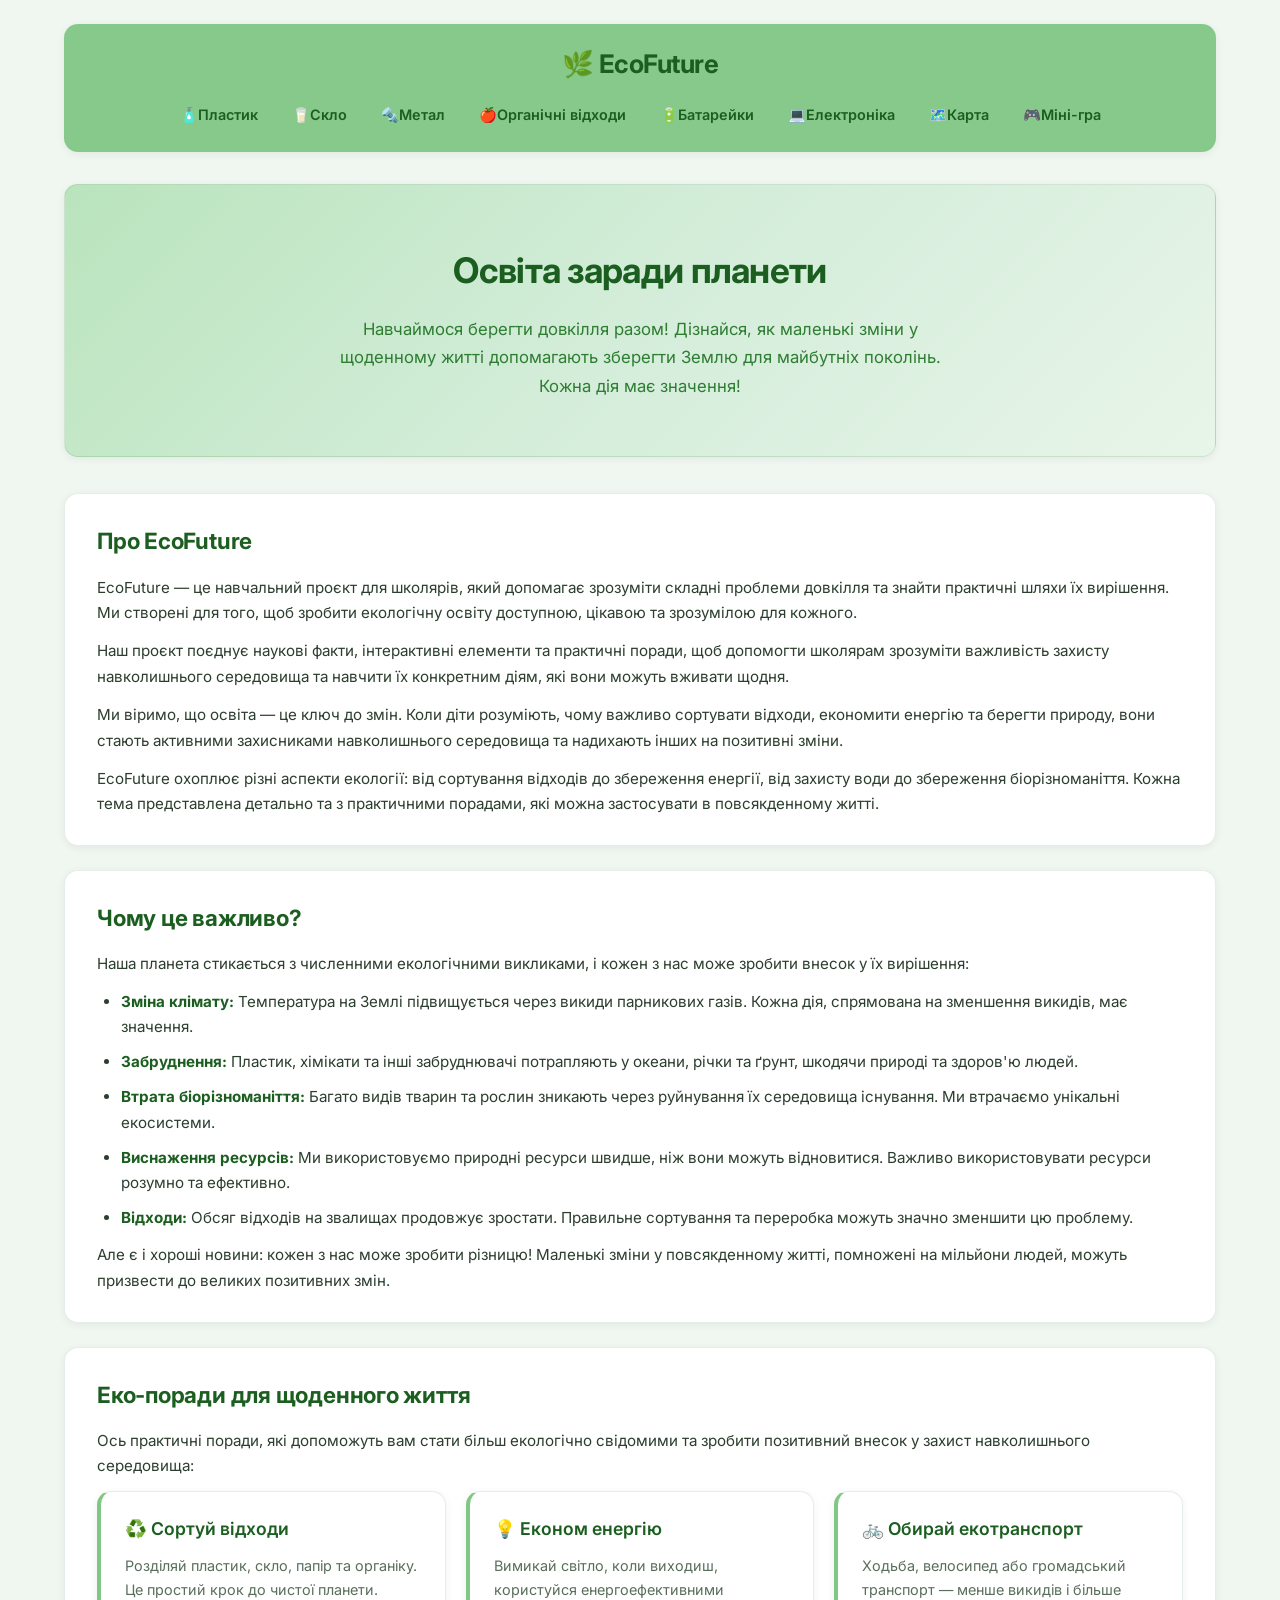
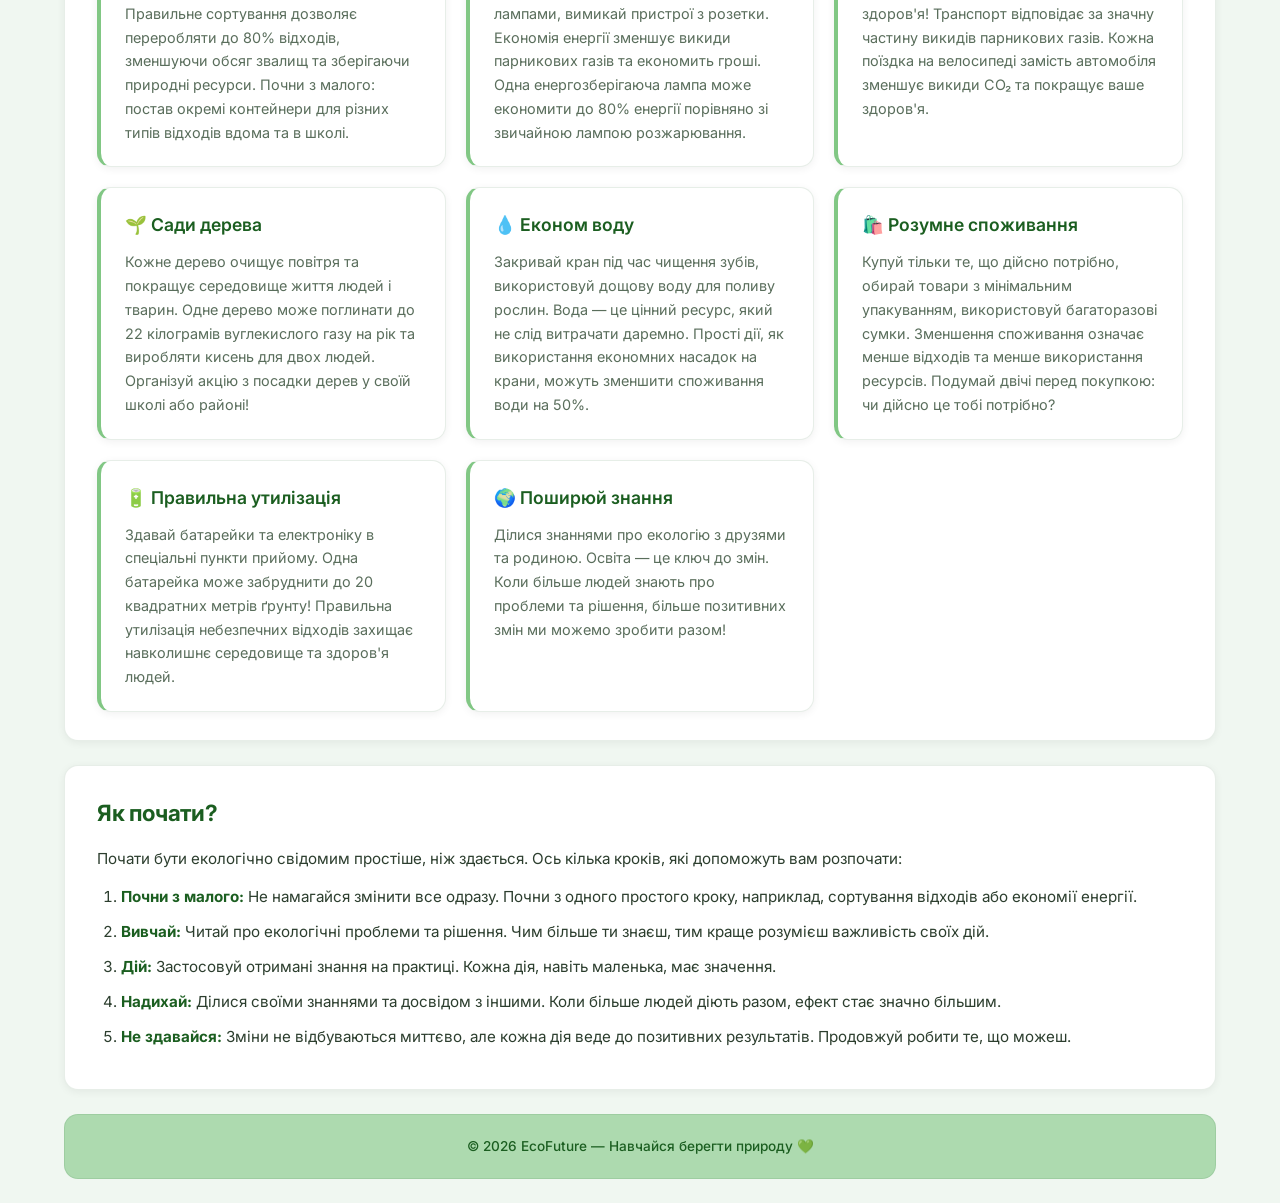
==== index.html @ f50c17b4 "Add files via upload" ====
<!DOCTYPE html>
<html lang="uk">
<head>
  <meta charset="UTF-8">
  <meta name="viewport" content="width=device-width, initial-scale=1.0, viewport-fit=cover">
  <title>EcoFuture — Бережи природу</title>
  <link rel="stylesheet" href="css/index.css">
</head>
<body>

  <header>
    <h1>🌿 EcoFuture</h1>
    <button class="menu-toggle" onclick="toggleMenu()" aria-label="Toggle menu">☰</button>
    <nav id="mainNav">
      <a href="html/plastic.html">🧴Пластик</a>
      <a href="html/glass.html">🥛Скло</a>
      <a href="html/metal.html">🔩Метал</a>
      <a href="html/organic.html">🍎Органічні відходи</a>
      <a href="html/battery.html">🔋Батарейки</a>
      <a href="html/electronic.html">💻Електроніка</a>
      <a href="html/map.html">🗺️Карта</a>
      <a href="html/game.html">🎮Міні-гра</a>
    </nav>
  </header>

  <section class="hero">
    <h2>Освіта заради планети</h2>
    <p>Навчаймося берегти довкілля разом! Дізнайся, як маленькі зміни у щоденному житті допомагають зберегти Землю для майбутніх поколінь. Кожна дія має значення!</p>
  </section>

  <main>
    <section id="about">
      <h2>Про EcoFuture</h2>
      <p>EcoFuture — це навчальний проєкт для школярів, який допомагає зрозуміти складні проблеми довкілля та знайти практичні шляхи їх вирішення. Ми створені для того, щоб зробити екологічну освіту доступною, цікавою та зрозумілою для кожного.</p>
      <p>Наш проєкт поєднує наукові факти, інтерактивні елементи та практичні поради, щоб допомогти школярам зрозуміти важливість захисту навколишнього середовища та навчити їх конкретним діям, які вони можуть вживати щодня.</p>
      <p>Ми віримо, що освіта — це ключ до змін. Коли діти розуміють, чому важливо сортувати відходи, економити енергію та берегти природу, вони стають активними захисниками навколишнього середовища та надихають інших на позитивні зміни.</p>
      <p>EcoFuture охоплює різні аспекти екології: від сортування відходів до збереження енергії, від захисту води до збереження біорізноманіття. Кожна тема представлена детально та з практичними порадами, які можна застосувати в повсякденному житті.</p>
    </section>

    <section>
      <h2>Чому це важливо?</h2>
      <p>Наша планета стикається з численними екологічними викликами, і кожен з нас може зробити внесок у їх вирішення:</p>
      <ul>
        <li><strong>Зміна клімату:</strong> Температура на Землі підвищується через викиди парникових газів. Кожна дія, спрямована на зменшення викидів, має значення.</li>
        <li><strong>Забруднення:</strong> Пластик, хімікати та інші забруднювачі потрапляють у океани, річки та ґрунт, шкодячи природі та здоров'ю людей.</li>
        <li><strong>Втрата біорізноманіття:</strong> Багато видів тварин та рослин зникають через руйнування їх середовища існування. Ми втрачаємо унікальні екосистеми.</li>
        <li><strong>Виснаження ресурсів:</strong> Ми використовуємо природні ресурси швидше, ніж вони можуть відновитися. Важливо використовувати ресурси розумно та ефективно.</li>
        <li><strong>Відходи:</strong> Обсяг відходів на звалищах продовжує зростати. Правильне сортування та переробка можуть значно зменшити цю проблему.</li>
      </ul>
      <p>Але є і хороші новини: кожен з нас може зробити різницю! Маленькі зміни у повсякденному житті, помножені на мільйони людей, можуть призвести до великих позитивних змін.</p>
    </section>

    <section id="tips">
      <h2>Еко-поради для щоденного життя</h2>
      <p>Ось практичні поради, які допоможуть вам стати більш екологічно свідомими та зробити позитивний внесок у захист навколишнього середовища:</p>
      <div class="cards">
        <div class="card">
          <h3>♻️ Сортуй відходи</h3>
          <p>Розділяй пластик, скло, папір та органіку. Це простий крок до чистої планети. Правильне сортування дозволяє переробляти до 80% відходів, зменшуючи обсяг звалищ та зберігаючи природні ресурси. Почни з малого: постав окремі контейнери для різних типів відходів вдома та в школі.</p>
        </div>
        <div class="card">
          <h3>💡 Економ енергію</h3>
          <p>Вимикай світло, коли виходиш, користуйся енергоефективними лампами, вимикай пристрої з розетки. Економія енергії зменшує викиди парникових газів та економить гроші. Одна енергозберігаюча лампа може економити до 80% енергії порівняно зі звичайною лампою розжарювання.</p>
        </div>
        <div class="card">
          <h3>🚲 Обирай екотранспорт</h3>
          <p>Ходьба, велосипед або громадський транспорт — менше викидів і більше здоров'я! Транспорт відповідає за значну частину викидів парникових газів. Кожна поїздка на велосипеді замість автомобіля зменшує викиди CO₂ та покращує ваше здоров'я.</p>
        </div>
        <div class="card">
          <h3>🌱 Сади дерева</h3>
          <p>Кожне дерево очищує повітря та покращує середовище життя людей і тварин. Одне дерево може поглинати до 22 кілограмів вуглекислого газу на рік та виробляти кисень для двох людей. Організуй акцію з посадки дерев у своїй школі або районі!</p>
        </div>
        <div class="card">
          <h3>💧 Економ воду</h3>
          <p>Закривай кран під час чищення зубів, використовуй дощову воду для поливу рослин. Вода — це цінний ресурс, який не слід витрачати даремно. Прості дії, як використання економних насадок на крани, можуть зменшити споживання води на 50%.</p>
        </div>
        <div class="card">
          <h3>🛍️ Розумне споживання</h3>
          <p>Купуй тільки те, що дійсно потрібно, обирай товари з мінімальним упакуванням, використовуй багаторазові сумки. Зменшення споживання означає менше відходів та менше використання ресурсів. Подумай двічі перед покупкою: чи дійсно це тобі потрібно?</p>
        </div>
        <div class="card">
          <h3>🔋 Правильна утилізація</h3>
          <p>Здавай батарейки та електроніку в спеціальні пункти прийому. Одна батарейка може забруднити до 20 квадратних метрів ґрунту! Правильна утилізація небезпечних відходів захищає навколишнє середовище та здоров'я людей.</p>
        </div>
        <div class="card">
          <h3>🌍 Поширюй знання</h3>
          <p>Ділися знаннями про екологію з друзями та родиною. Освіта — це ключ до змін. Коли більше людей знають про проблеми та рішення, більше позитивних змін ми можемо зробити разом!</p>
        </div>
      </div>
    </section>

    <section>
      <h2>Як почати?</h2>
      <p>Почати бути екологічно свідомим простіше, ніж здається. Ось кілька кроків, які допоможуть вам розпочати:</p>
      <ol>
        <li><strong>Почни з малого:</strong> Не намагайся змінити все одразу. Почни з одного простого кроку, наприклад, сортування відходів або економії енергії.</li>
        <li><strong>Вивчай:</strong> Читай про екологічні проблеми та рішення. Чим більше ти знаєш, тим краще розумієш важливість своїх дій.</li>
        <li><strong>Дій:</strong> Застосовуй отримані знання на практиці. Кожна дія, навіть маленька, має значення.</li>
        <li><strong>Надихай:</strong> Ділися своїми знаннями та досвідом з іншими. Коли більше людей діють разом, ефект стає значно більшим.</li>
        <li><strong>Не здавайся:</strong> Зміни не відбуваються миттєво, але кожна дія веде до позитивних результатів. Продовжуй робити те, що можеш.</li>
      </ol>
    </section>
  </main>

  <footer>
    <p>© 2026 EcoFuture — Навчайся берегти природу 💚</p>
  </footer>

  <script>
    function toggleMenu() {
      const nav = document.getElementById('mainNav');
      nav.classList.toggle('active');
    }

    // Close menu when clicking outside on mobile
    document.addEventListener('click', function(event) {
      const nav = document.getElementById('mainNav');
      const toggle = document.querySelector('.menu-toggle');
      if (window.innerWidth <= 768 && nav.classList.contains('active')) {
        if (!nav.contains(event.target) && !toggle.contains(event.target)) {
          nav.classList.remove('active');
        }
      }
    });
  </script>

</body>
</html>
---- css/index.css ----
/* ===== FONT IMPORT ===== */
@import url('https://fonts.googleapis.com/css2?family=Inter:wght@400;500;600;700&display=swap');

/* ===== ROOT VARIABLES ===== */
:root {
  --accent: #1b5e20;
  --muted: #4e7d52;
  --bg: #f0f7f1;
  --card: #ffffff;
  --text: #2c3e2e;
  --text-secondary: #5a6e5c;
  --border: rgba(27, 94, 32, 0.1);
  --hover: #e8f5e9;
  --radius: 14px;
  --shadow: 0 2px 8px rgba(0, 0, 0, 0.06);
  --shadow-lg: 0 8px 24px rgba(0, 0, 0, 0.1);
  --ff: 'Inter', 'Segoe UI', Arial, sans-serif;
  --transition: 0.25s ease;
}

/* ===== GLOBAL ===== */
html {
  scroll-behavior: smooth;
}

* {
  box-sizing: border-box;
  margin: 0;
  padding: 0;
}

body {
  font-family: var(--ff);
  background-color: var(--bg);
  color: var(--text);
  line-height: 1.7;
  max-width: 1200px;
  margin: 0 auto;
  padding: 24px;
  -webkit-font-smoothing: antialiased;
  -moz-osx-font-smoothing: grayscale;
}

/* ===== HEADER ===== */
header {
  background-color: rgba(129, 199, 132, 0.95);
  backdrop-filter: blur(10px);
  -webkit-backdrop-filter: blur(10px);
  text-align: center;
  padding: 18px 24px;
  border-radius: var(--radius);
  box-shadow: var(--shadow);
  margin-bottom: 32px;
  position: sticky;
  top: 12px;
  z-index: 100;
}

header h1 {
  font-size: 1.6rem;
  font-weight: 700;
  color: var(--accent);
  margin-bottom: 10px;
  letter-spacing: -0.02em;
}

nav {
  display: flex;
  flex-wrap: wrap;
  justify-content: center;
  gap: 6px;
}

nav a {
  text-decoration: none;
  color: var(--accent);
  font-weight: 600;
  font-size: 0.9rem;
  padding: 7px 14px;
  border-radius: 8px;
  transition: background var(--transition), color var(--transition), transform var(--transition);
  white-space: nowrap;
}

nav a:hover {
  background-color: rgba(27, 94, 32, 0.15);
  color: var(--accent);
  transform: translateY(-1px);
}

nav a:active {
  transform: translateY(0);
}

/* ===== HERO SECTION ===== */
.hero {
  text-align: center;
  background: linear-gradient(135deg, #b9e4bc 0%, #d4edda 50%, #e8f5e9 100%);
  padding: 56px 32px;
  border-radius: var(--radius);
  box-shadow: var(--shadow);
  margin-bottom: 36px;
}

.hero h2 {
  font-size: 2.2rem;
  font-weight: 700;
  color: var(--accent);
  margin-bottom: 14px;
  letter-spacing: -0.02em;
  max-width: 700px;
  margin-left: auto;
  margin-right: auto;
}

.hero p {
  font-size: 1.05rem;
  color: #2e7d32;
  line-height: 1.7;
  max-width: 640px;
  margin: 0 auto;
}

/* ===== SECTIONS ===== */
main {
  padding: 0;
}

section {
  background-color: var(--card);
  border-radius: var(--radius);
  border: 1px solid var(--border);
  padding: 28px 32px;
  margin-bottom: 24px;
  box-shadow: var(--shadow);
}

h2 {
  color: var(--accent);
  font-size: 1.4rem;
  font-weight: 700;
  margin-bottom: 14px;
  letter-spacing: -0.01em;
}

section p {
  color: var(--text);
  margin-bottom: 12px;
  font-size: 0.95rem;
  line-height: 1.7;
}

section p:last-child {
  margin-bottom: 0;
}

section ul,
section ol {
  padding-left: 24px;
  margin: 12px 0;
}

section li {
  margin-bottom: 10px;
  font-size: 0.95rem;
  line-height: 1.65;
  color: var(--text);
}

section li strong {
  color: var(--accent);
}

/* ===== CARDS ===== */
.cards {
  display: grid;
  grid-template-columns: repeat(auto-fit, minmax(240px, 1fr));
  gap: 20px;
}

.card {
  background-color: var(--card);
  border-radius: var(--radius);
  border: 1px solid var(--border);
  border-left: 4px solid #81c784;
  padding: 22px 24px;
  box-shadow: var(--shadow);
  transition: transform var(--transition), box-shadow var(--transition);
}

.card:hover {
  transform: translateY(-4px);
  box-shadow: 0 8px 20px rgba(27, 94, 32, 0.12);
}

.card h3 {
  color: var(--accent);
  font-size: 1.1rem;
  font-weight: 600;
  margin-bottom: 10px;
}

.card p {
  color: var(--text-secondary);
  font-size: 0.9rem;
  line-height: 1.65;
}

/* ===== CHART ===== */
.chart {
  background-color: var(--card);
  border-radius: var(--radius);
  padding: 20px;
  box-shadow: var(--shadow);
  text-align: center;
}

.bars {
  display: flex;
  align-items: flex-end;
  justify-content: space-around;
  height: 160px;
  margin-top: 20px;
}

.bar {
  width: 30px;
  border-radius: 6px 6px 0 0;
  background: var(--accent);
  animation: grow 1s ease-out both;
}

.bar[data-h="30"] { height: 30%; }
.bar[data-h="50"] { height: 50%; }
.bar[data-h="70"] { height: 70%; }
.bar[data-h="90"] { height: 90%; }

@keyframes grow {
  from { transform: scaleY(0.1); }
  to { transform: scaleY(1); }
}

/* ===== FOOTER ===== */
footer {
  background-color: rgba(129, 199, 132, 0.6);
  text-align: center;
  padding: 20px;
  border-radius: var(--radius);
  color: var(--accent);
  font-size: 0.85rem;
  font-weight: 500;
  margin-top: 12px;
  border: 1px solid var(--border);
}

/* ===== MOBILE MENU TOGGLE ===== */
.menu-toggle {
  display: none;
  background: none;
  border: none;
  font-size: 28px;
  cursor: pointer;
  color: var(--accent);
  padding: 5px 10px;
}

/* ===== RESPONSIVE DESIGN ===== */

/* Tablet and below (max-width: 1024px) */
@media screen and (max-width: 1024px) {
  body {
    padding: 16px;
  }

  .hero h2 {
    font-size: 1.85rem;
  }

  .cards {
    grid-template-columns: repeat(auto-fit, minmax(200px, 1fr));
    gap: 16px;
  }
}

/* Mobile devices (max-width: 768px) */
@media screen and (max-width: 768px) {
  body {
    padding: 12px;
  }

  /* Header adjustments */
  header {
    padding: 14px 16px;
    margin-bottom: 20px;
    position: sticky;
    top: 8px;
  }

  header h1 {
    font-size: 1.2rem;
    margin-bottom: 12px;
  }

  /* Mobile menu toggle */
  .menu-toggle {
    display: block;
    margin: 0 auto 12px;
  }

  /* Navigation - hidden by default on mobile */
  nav {
    display: none;
    flex-direction: column;
    gap: 6px;
    margin-top: 12px;
  }

  nav.active {
    display: flex;
  }

  nav a {
    padding: 10px 14px;
    display: block;
    text-align: center;
    border: 1px solid rgba(27, 94, 32, 0.15);
    border-radius: 8px;
    font-size: 0.9rem;
  }

  /* Hero section */
  .hero {
    padding: 36px 20px;
    margin-bottom: 24px;
  }

  .hero h2 {
    font-size: 1.5rem;
    margin-bottom: 10px;
  }

  .hero p {
    font-size: 0.9rem;
  }

  /* Sections */
  section {
    padding: 20px;
    margin-bottom: 18px;
  }

  h2 {
    font-size: 1.2rem;
  }

  /* Cards - stack on mobile */
  .cards {
    grid-template-columns: 1fr;
    gap: 14px;
  }

  .card {
    padding: 18px 20px;
  }

  .card h3 {
    font-size: 1.05rem;
  }

  .card p {
    font-size: 0.88rem;
  }

  /* Chart adjustments */
  .bars {
    height: 120px;
    flex-wrap: wrap;
    gap: 10px;
  }

  .bar {
    width: 25px;
    min-width: 20px;
  }

  /* Footer */
  footer {
    padding: 14px;
    font-size: 0.8rem;
  }

  /* Topic page styles */
  .dialog-comic {
    gap: 20px;
    margin: 30px 0;
  }

  .dialog-character {
    width: 100%;
  }

  .avatar img {
    width: 100px;
  }

  .speech-bubble {
    font-size: 0.9rem;
    padding: 14px;
    min-height: 60px;
  }

  .comic-photo {
    margin: 30px auto;
  }

  .comic-photo img {
    max-width: 95%;
    border-radius: 14px;
  }

  /* Topic page buttons */
  .topic-btn {
    width: 100%;
    margin: 5px 0;
    padding: 14px;
    font-size: 0.95rem;
  }
}

/* Small mobile devices (max-width: 480px) */
@media screen and (max-width: 480px) {
  body {
    padding: 8px;
  }

  header {
    top: 4px;
  }

  header h1 {
    font-size: 1.05rem;
  }

  .hero {
    padding: 28px 14px;
  }

  .hero h2 {
    font-size: 1.25rem;
  }

  .hero p {
    font-size: 0.85rem;
  }

  section {
    padding: 16px;
  }

  h2 {
    font-size: 1.1rem;
  }

  .card {
    padding: 14px 16px;
  }

  .bars {
    height: 100px;
  }

  .bar {
    width: 20px;
    min-width: 15px;
  }

  .avatar img {
    width: 80px;
  }
}

/* Large screens (min-width: 1200px) */
@media screen and (min-width: 1200px) {
  .cards {
    grid-template-columns: repeat(auto-fit, minmax(260px, 1fr));
  }
}

/* ===== TOPIC PAGE STYLES ===== */

/* Video */
video {
  max-width: 100%;
  height: auto;
  border-radius: 16px;
  margin-top: 12px;
  box-shadow: 0 4px 14px rgba(0, 0, 0, 0.12);
}

/* Topic page buttons */
button.topic-btn,
.topic-btn {
  background: var(--accent);
  color: white;
  border: none;
  padding: 12px 24px;
  border-radius: 10px;
  font-family: var(--ff);
  font-size: 0.95rem;
  font-weight: 600;
  cursor: pointer;
  margin: 5px;
  transition: background var(--transition), transform var(--transition), box-shadow var(--transition);
  display: inline-block;
}

button.topic-btn:hover,
.topic-btn:hover {
  background: #2e7d32;
  transform: translateY(-2px);
  box-shadow: 0 4px 12px rgba(27, 94, 32, 0.25);
}

/* ===== COMIC DIALOG ===== */
.dialog-comic {
  display: flex;
  justify-content: space-between;
  align-items: flex-end;
  gap: 40px;
  margin: 40px 0;
  flex-wrap: wrap;
}

.dialog-character {
  width: 45%;
  text-align: center;
  cursor: pointer;
}

.avatar {
  margin-top: 12px;
}

.avatar img {
  width: 120px;
  height: auto;
  transition: transform var(--transition);
}

.avatar img:hover {
  transform: scale(1.05);
}

/* Speech bubble */
.speech-bubble {
  position: relative;
  background: #ffffff;
  border: 2px solid var(--accent);
  border-radius: 18px;
  padding: 16px 18px;
  font-size: 0.95rem;
  line-height: 1.5;
  box-shadow: 3px 3px 0 rgba(27, 94, 32, 0.25);
  min-height: 70px;
  color: var(--text);
}

/* Bubble tails */
.left .speech-bubble::after {
  content: "";
  position: absolute;
  bottom: -14px;
  left: 40px;
  border-width: 14px 14px 0;
  border-style: solid;
  border-color: var(--accent) transparent transparent transparent;
}

.left .speech-bubble::before {
  content: "";
  position: absolute;
  bottom: -11px;
  left: 42px;
  border-width: 12px 12px 0;
  border-style: solid;
  border-color: #fff transparent transparent transparent;
  z-index: 1;
}

.right .speech-bubble::after {
  content: "";
  position: absolute;
  bottom: -14px;
  right: 40px;
  border-width: 14px 14px 0;
  border-style: solid;
  border-color: var(--accent) transparent transparent transparent;
}

.right .speech-bubble::before {
  content: "";
  position: absolute;
  bottom: -11px;
  right: 42px;
  border-width: 12px 12px 0;
  border-style: solid;
  border-color: #fff transparent transparent transparent;
  z-index: 1;
}

/* Photo under comic */
.comic-photo {
  width: 100%;
  margin: 40px auto;
  display: flex;
  justify-content: center;
}

.comic-photo img {
  width: 100%;
  max-width: 1000px;
  height: auto;
  border-radius: 16px;
  box-shadow: var(--shadow-lg);
}
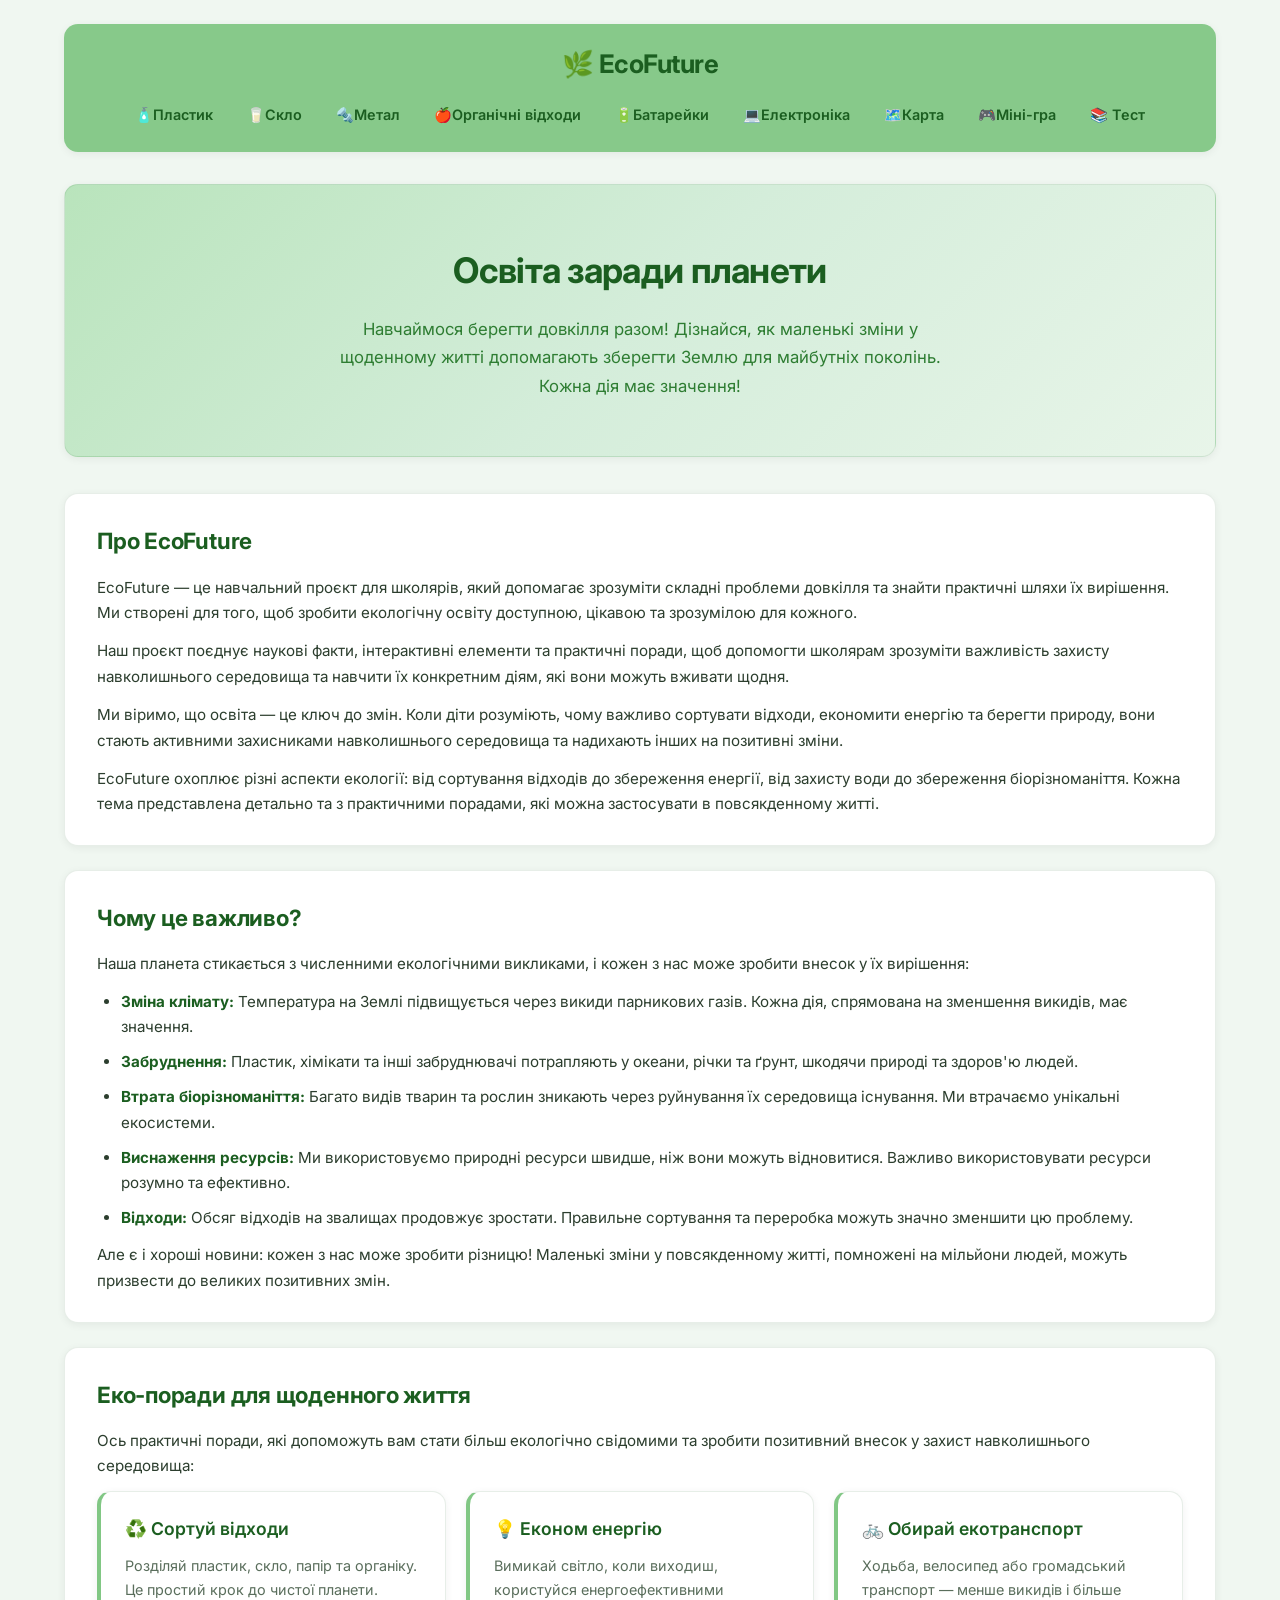
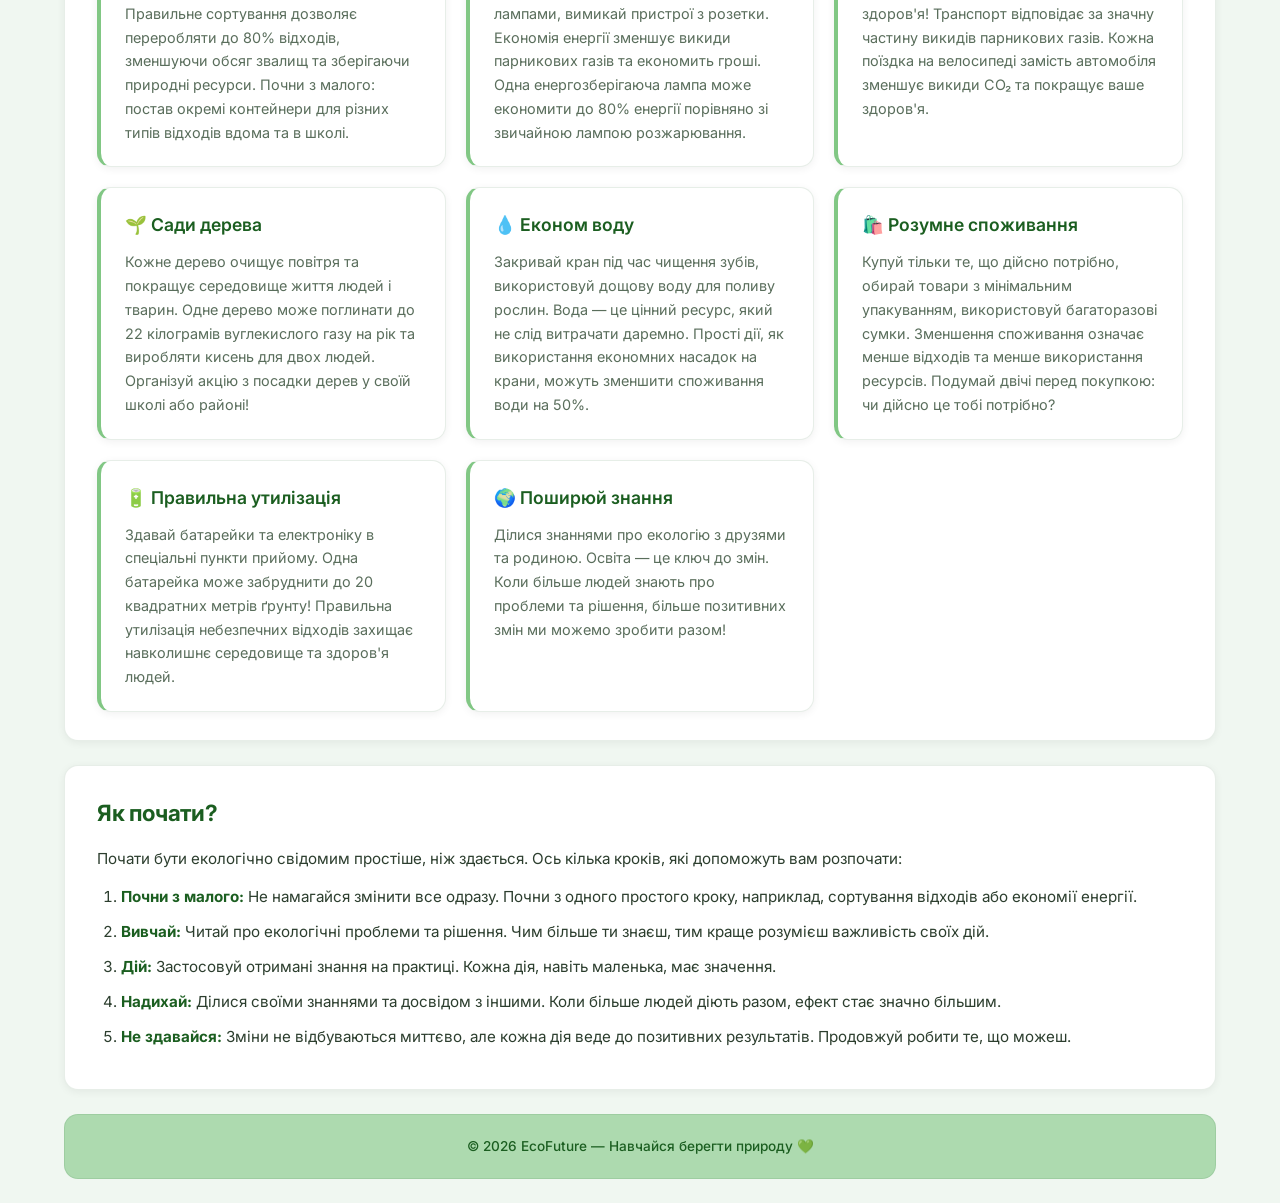
==== commit 6487e6ac: "Add files via upload" ====
--- a/index.html
+++ b/index.html
@@ -20,6 +20,7 @@
       <a href="html/electronic.html">💻Електроніка</a>
       <a href="html/map.html">🗺️Карта</a>
       <a href="html/game.html">🎮Міні-гра</a>
+      <a href="html/test.html">📚 Тест</a>
     </nav>
   </header>
 
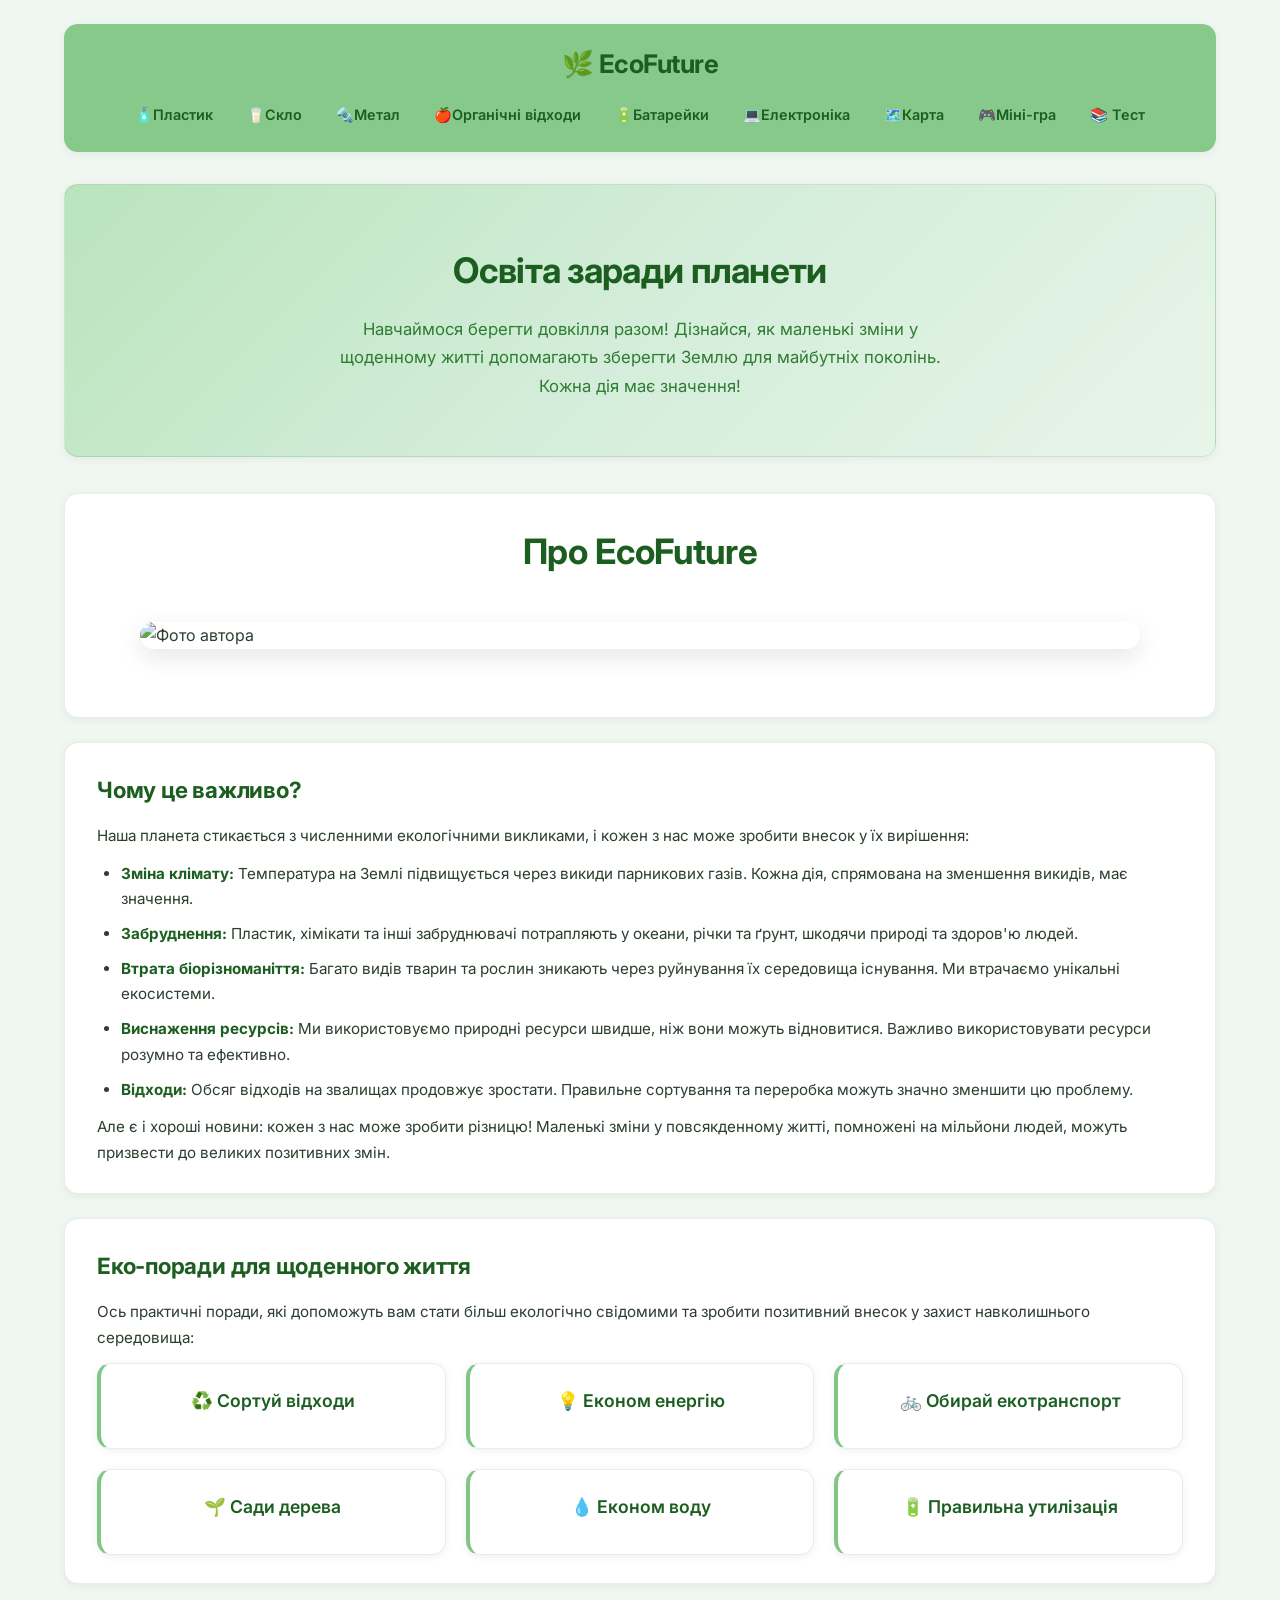
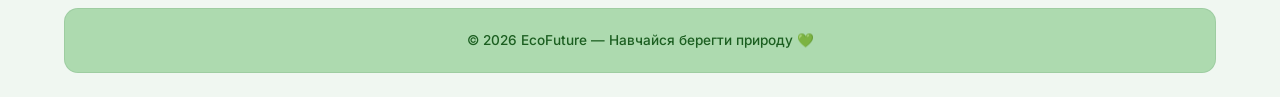
==== commit eb467c0c: "Add files via upload" ====
--- a/index.html
+++ b/index.html
@@ -1,44 +1,82 @@
 <!DOCTYPE html>
 <html lang="uk">
 <head>
-  <meta charset="UTF-8">
-  <meta name="viewport" content="width=device-width, initial-scale=1.0, viewport-fit=cover">
-  <title>EcoFuture — Бережи природу</title>
-  <link rel="stylesheet" href="css/index.css">
+<meta charset="UTF-8">
+<meta name="viewport" content="width=device-width, initial-scale=1.0, viewport-fit=cover">
+<title>EcoFuture — Бережи природу</title>
+<link rel="stylesheet" href="css/index.css">
+
+<style>
+
+.modal{
+  display:none;
+  position:fixed;
+  z-index:1000;
+  left:0;
+  top:0;
+  width:100%;
+  height:100%;
+  background:rgba(0,0,0,0.8);
+  justify-content:center;
+  align-items:center;
+}
+
+.modal img{
+  max-width:80%;
+  max-height:80%;
+  border-radius:10px;
+}
+
+.close{
+  position:absolute;
+  top:20px;
+  right:40px;
+  color:white;
+  font-size:40px;
+  cursor:pointer;
+}
+
+
+</style>
+
 </head>
+
 <body>
 
-  <header>
-    <h1>🌿 EcoFuture</h1>
-    <button class="menu-toggle" onclick="toggleMenu()" aria-label="Toggle menu">☰</button>
-    <nav id="mainNav">
-      <a href="html/plastic.html">🧴Пластик</a>
-      <a href="html/glass.html">🥛Скло</a>
-      <a href="html/metal.html">🔩Метал</a>
-      <a href="html/organic.html">🍎Органічні відходи</a>
-      <a href="html/battery.html">🔋Батарейки</a>
-      <a href="html/electronic.html">💻Електроніка</a>
-      <a href="html/map.html">🗺️Карта</a>
-      <a href="html/game.html">🎮Міні-гра</a>
-      <a href="html/test.html">📚 Тест</a>
-    </nav>
-  </header>
+<header>
+<h1>🌿 EcoFuture</h1>
+<button class="menu-toggle" onclick="toggleMenu()" aria-label="Toggle menu">☰</button>
 
-  <section class="hero">
-    <h2>Освіта заради планети</h2>
-    <p>Навчаймося берегти довкілля разом! Дізнайся, як маленькі зміни у щоденному житті допомагають зберегти Землю для майбутніх поколінь. Кожна дія має значення!</p>
-  </section>
+<nav id="mainNav">
+<a href="html/plastic.html">🧴Пластик</a>
+<a href="html/glass.html">🥛Скло</a>
+<a href="html/metal.html">🔩Метал</a>
+<a href="html/organic.html">🍎Органічні відходи</a>
+<a href="html/battery.html">🔋Батарейки</a>
+<a href="html/electronic.html">💻Електроніка</a>
+<a href="html/map.html">🗺️Карта</a>
+<a href="html/game.html">🎮Міні-гра</a>
+<a href="html/test.html">📚 Тест</a>
+</nav>
+</header>
 
-  <main>
-    <section id="about">
-      <h2>Про EcoFuture</h2>
-      <p>EcoFuture — це навчальний проєкт для школярів, який допомагає зрозуміти складні проблеми довкілля та знайти практичні шляхи їх вирішення. Ми створені для того, щоб зробити екологічну освіту доступною, цікавою та зрозумілою для кожного.</p>
-      <p>Наш проєкт поєднує наукові факти, інтерактивні елементи та практичні поради, щоб допомогти школярам зрозуміти важливість захисту навколишнього середовища та навчити їх конкретним діям, які вони можуть вживати щодня.</p>
-      <p>Ми віримо, що освіта — це ключ до змін. Коли діти розуміють, чому важливо сортувати відходи, економити енергію та берегти природу, вони стають активними захисниками навколишнього середовища та надихають інших на позитивні зміни.</p>
-      <p>EcoFuture охоплює різні аспекти екології: від сортування відходів до збереження енергії, від захисту води до збереження біорізноманіття. Кожна тема представлена детально та з практичними порадами, які можна застосувати в повсякденному житті.</p>
-    </section>
+<section class="hero">
+<h2>Освіта заради планети</h2>
+<p>Навчаймося берегти довкілля разом! Дізнайся, як маленькі зміни у щоденному житті допомагають зберегти Землю для майбутніх поколінь. Кожна дія має значення!</p>
+</section>
 
-    <section>
+<main>
+
+<section id="about">
+<h2 style="text-align:center;font-size:35px;">Про EcoFuture</h2>
+
+<div class="comic-photo">
+<img src="images/main1.png" alt="Фото автора">
+</div>
+
+</section>
+
+<section>
       <h2>Чому це важливо?</h2>
       <p>Наша планета стикається з численними екологічними викликами, і кожен з нас може зробити внесок у їх вирішення:</p>
       <ul>
@@ -51,79 +89,96 @@
       <p>Але є і хороші новини: кожен з нас може зробити різницю! Маленькі зміни у повсякденному житті, помножені на мільйони людей, можуть призвести до великих позитивних змін.</p>
     </section>
 
-    <section id="tips">
-      <h2>Еко-поради для щоденного життя</h2>
-      <p>Ось практичні поради, які допоможуть вам стати більш екологічно свідомими та зробити позитивний внесок у захист навколишнього середовища:</p>
-      <div class="cards">
-        <div class="card">
-          <h3>♻️ Сортуй відходи</h3>
-          <p>Розділяй пластик, скло, папір та органіку. Це простий крок до чистої планети. Правильне сортування дозволяє переробляти до 80% відходів, зменшуючи обсяг звалищ та зберігаючи природні ресурси. Почни з малого: постав окремі контейнери для різних типів відходів вдома та в школі.</p>
-        </div>
-        <div class="card">
-          <h3>💡 Економ енергію</h3>
-          <p>Вимикай світло, коли виходиш, користуйся енергоефективними лампами, вимикай пристрої з розетки. Економія енергії зменшує викиди парникових газів та економить гроші. Одна енергозберігаюча лампа може економити до 80% енергії порівняно зі звичайною лампою розжарювання.</p>
-        </div>
-        <div class="card">
-          <h3>🚲 Обирай екотранспорт</h3>
-          <p>Ходьба, велосипед або громадський транспорт — менше викидів і більше здоров'я! Транспорт відповідає за значну частину викидів парникових газів. Кожна поїздка на велосипеді замість автомобіля зменшує викиди CO₂ та покращує ваше здоров'я.</p>
-        </div>
-        <div class="card">
-          <h3>🌱 Сади дерева</h3>
-          <p>Кожне дерево очищує повітря та покращує середовище життя людей і тварин. Одне дерево може поглинати до 22 кілограмів вуглекислого газу на рік та виробляти кисень для двох людей. Організуй акцію з посадки дерев у своїй школі або районі!</p>
-        </div>
-        <div class="card">
-          <h3>💧 Економ воду</h3>
-          <p>Закривай кран під час чищення зубів, використовуй дощову воду для поливу рослин. Вода — це цінний ресурс, який не слід витрачати даремно. Прості дії, як використання економних насадок на крани, можуть зменшити споживання води на 50%.</p>
-        </div>
-        <div class="card">
-          <h3>🛍️ Розумне споживання</h3>
-          <p>Купуй тільки те, що дійсно потрібно, обирай товари з мінімальним упакуванням, використовуй багаторазові сумки. Зменшення споживання означає менше відходів та менше використання ресурсів. Подумай двічі перед покупкою: чи дійсно це тобі потрібно?</p>
-        </div>
-        <div class="card">
-          <h3>🔋 Правильна утилізація</h3>
-          <p>Здавай батарейки та електроніку в спеціальні пункти прийому. Одна батарейка може забруднити до 20 квадратних метрів ґрунту! Правильна утилізація небезпечних відходів захищає навколишнє середовище та здоров'я людей.</p>
-        </div>
-        <div class="card">
-          <h3>🌍 Поширюй знання</h3>
-          <p>Ділися знаннями про екологію з друзями та родиною. Освіта — це ключ до змін. Коли більше людей знають про проблеми та рішення, більше позитивних змін ми можемо зробити разом!</p>
-        </div>
-      </div>
-    </section>
+<section id="tips">
 
-    <section>
-      <h2>Як почати?</h2>
-      <p>Почати бути екологічно свідомим простіше, ніж здається. Ось кілька кроків, які допоможуть вам розпочати:</p>
-      <ol>
-        <li><strong>Почни з малого:</strong> Не намагайся змінити все одразу. Почни з одного простого кроку, наприклад, сортування відходів або економії енергії.</li>
-        <li><strong>Вивчай:</strong> Читай про екологічні проблеми та рішення. Чим більше ти знаєш, тим краще розумієш важливість своїх дій.</li>
-        <li><strong>Дій:</strong> Застосовуй отримані знання на практиці. Кожна дія, навіть маленька, має значення.</li>
-        <li><strong>Надихай:</strong> Ділися своїми знаннями та досвідом з іншими. Коли більше людей діють разом, ефект стає значно більшим.</li>
-        <li><strong>Не здавайся:</strong> Зміни не відбуваються миттєво, але кожна дія веде до позитивних результатів. Продовжуй робити те, що можеш.</li>
-      </ol>
-    </section>
-  </main>
+<h2>Еко-поради для щоденного життя</h2>
 
-  <footer>
-    <p>© 2026 EcoFuture — Навчайся берегти природу 💚</p>
-  </footer>
+<p>Ось практичні поради, які допоможуть вам стати більш екологічно свідомими та зробити позитивний внесок у захист навколишнього середовища:</p>
 
-  <script>
-    function toggleMenu() {
-      const nav = document.getElementById('mainNav');
-      nav.classList.toggle('active');
-    }
+<div class="cards">
 
-    // Close menu when clicking outside on mobile
-    document.addEventListener('click', function(event) {
-      const nav = document.getElementById('mainNav');
-      const toggle = document.querySelector('.menu-toggle');
-      if (window.innerWidth <= 768 && nav.classList.contains('active')) {
-        if (!nav.contains(event.target) && !toggle.contains(event.target)) {
-          nav.classList.remove('active');
-        }
-      }
-    });
-  </script>
+<div class="card">
+<a href="images/сортуй.png" style="text-decoration: none;text-align: center;" onclick="openImage('images/сортуй.png');return false;"><h3>♻️ Сортуй відходи<h3></a>
+</div>
+
+<div class="card">
+<a href="images/світло.png" style="text-decoration: none;text-align: center;" onclick="openImage('images/світло.png');return false;"><h3>💡 Економ енергію</h3></a>
+</div>
+
+<div class="card">
+<a href="images/екотранспорт.png" style="text-decoration: none;text-align: center;" onclick="openImage('images/екотранспорт.png');return false;"><h3>🚲 Обирай екотранспорт</h3></a>
+</div>
+
+<div class="card">
+<a href="images/світло.png" style="text-decoration: none;text-align: center;" onclick="openImage('images/світло.png');return false;"><h3>🌱 Сади дерева</h3></a>
+</div>
+
+<div class="card">
+<a href="images/світло.png" style="text-decoration: none;text-align: center;" onclick="openImage('images/світло.png');return false;"><h3>💧 Економ воду</h3></a>
+</div>
+
+<div class="card">
+<a href="images/світло.png" style="text-decoration: none;text-align: center;" onclick="openImage('images/світло.png');return false;"><h3>🔋 Правильна утилізація</h3></a>
+</div>
+
+
+</div>
+
+</section>
+
+</main>
+
+<footer>
+<p>© 2026 EcoFuture — Навчайся берегти природу 💚</p>
+</footer>
+
+<!-- модальне вікно -->
+
+<div id="imageModal" class="modal">
+
+<span class="close" onclick="closeImage()">&times;</span>
+
+<img id="modalImg">
+
+</div>
+
+<script>
+
+function toggleMenu(){
+const nav=document.getElementById('mainNav');
+nav.classList.toggle('active');
+}
+
+document.addEventListener('click',function(event){
+
+const nav=document.getElementById('mainNav');
+const toggle=document.querySelector('.menu-toggle');
+
+if(window.innerWidth<=768 && nav.classList.contains('active')){
+
+if(!nav.contains(event.target) && !toggle.contains(event.target)){
+nav.classList.remove('active');
+}
+
+}
+
+});
+
+
+function openImage(src){
+
+document.getElementById("imageModal").style.display="flex";
+document.getElementById("modalImg").src=src;
+
+}
+
+function closeImage(){
+
+document.getElementById("imageModal").style.display="none";
+
+}
+
+</script>
 
 </body>
-</html>
+</html>
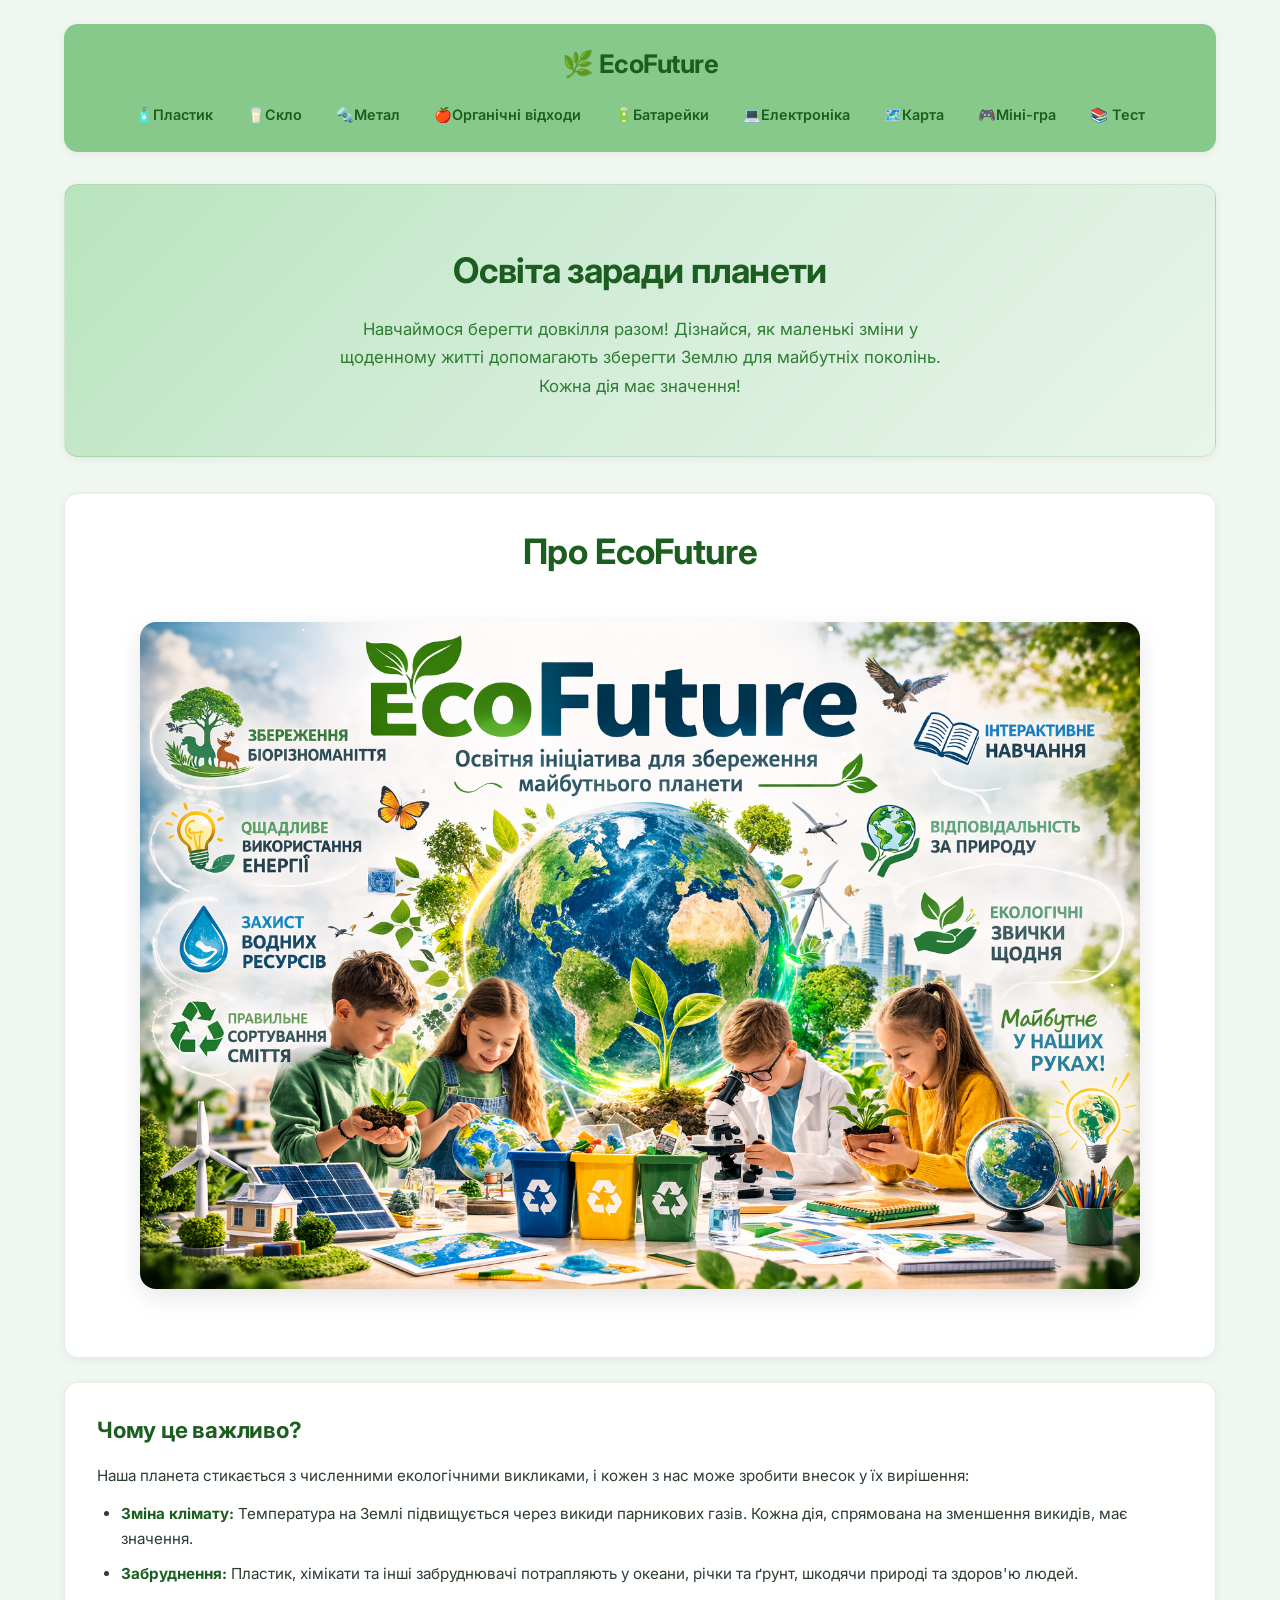
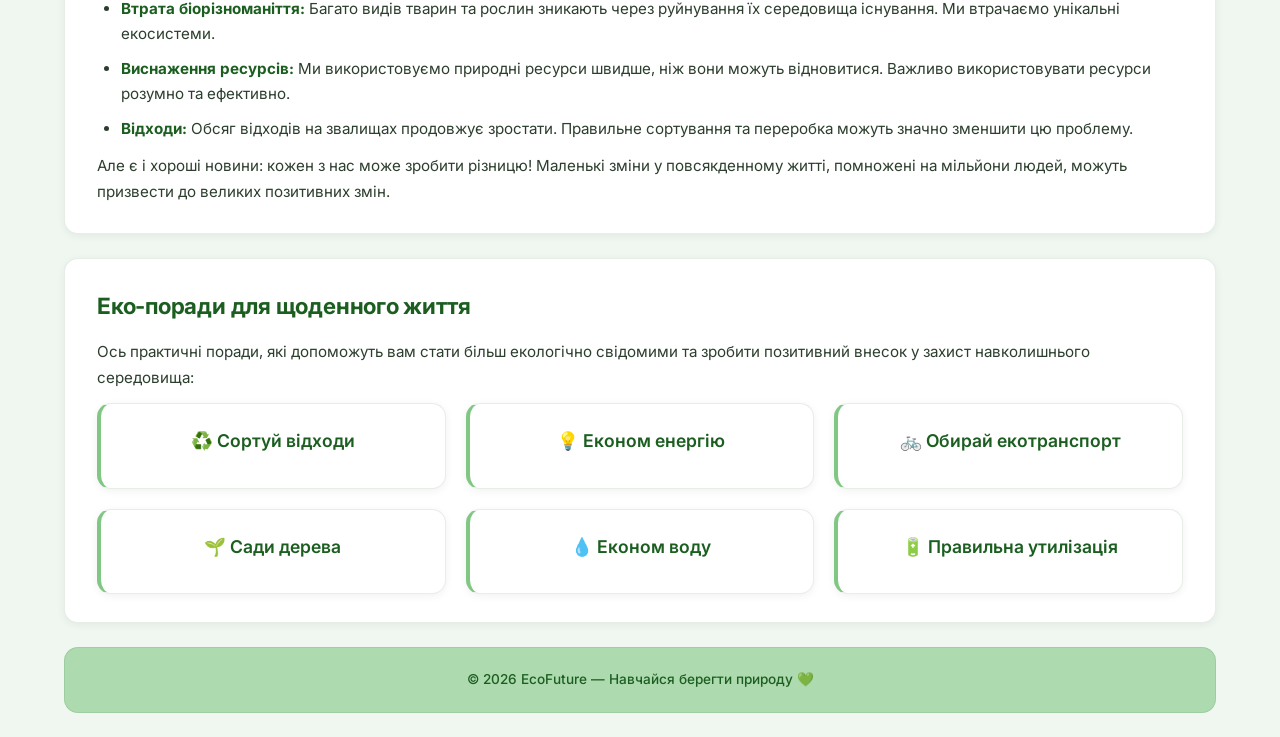
==== commit 615c6657: "Add files via upload" ====
--- a/index.html
+++ b/index.html
@@ -35,6 +35,7 @@
   font-size:40px;
   cursor:pointer;
 }
+
 
 
 </style>
@@ -110,15 +111,15 @@
 </div>
 
 <div class="card">
-<a href="images/світло.png" style="text-decoration: none;text-align: center;" onclick="openImage('images/світло.png');return false;"><h3>🌱 Сади дерева</h3></a>
+<a href="images/дерева.png" style="text-decoration: none;text-align: center;" onclick="openImage('images/дерева.png');return false;"><h3>🌱 Сади дерева</h3></a>
 </div>
 
 <div class="card">
-<a href="images/світло.png" style="text-decoration: none;text-align: center;" onclick="openImage('images/світло.png');return false;"><h3>💧 Економ воду</h3></a>
+<a href="images/вода.png" style="text-decoration: none;text-align: center;" onclick="openImage('images/вода.png');return false;"><h3>💧 Економ воду</h3></a>
 </div>
 
 <div class="card">
-<a href="images/світло.png" style="text-decoration: none;text-align: center;" onclick="openImage('images/світло.png');return false;"><h3>🔋 Правильна утилізація</h3></a>
+<a href="images/батарейка.png" style="text-decoration: none;text-align: center;" onclick="openImage('images/батарейка.png');return false;"><h3>🔋 Правильна утилізація</h3></a>
 </div>
 
 
